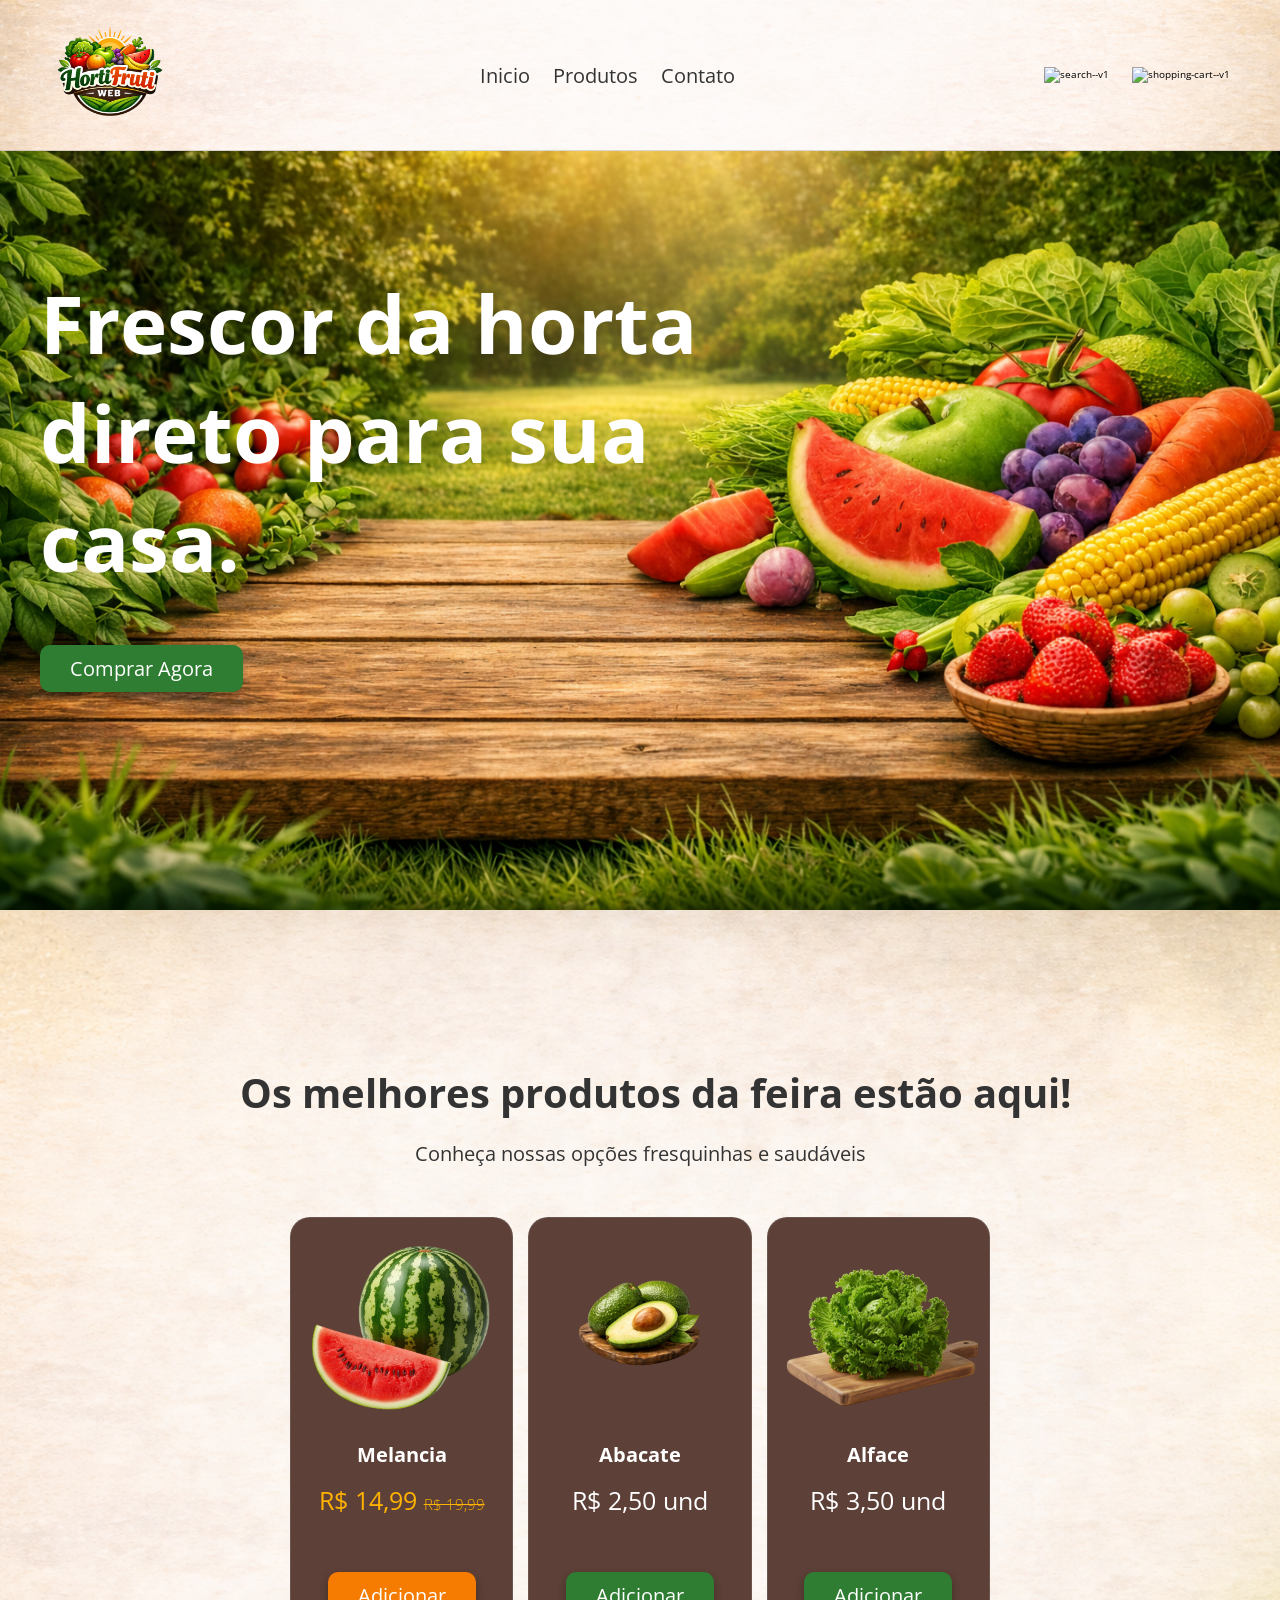
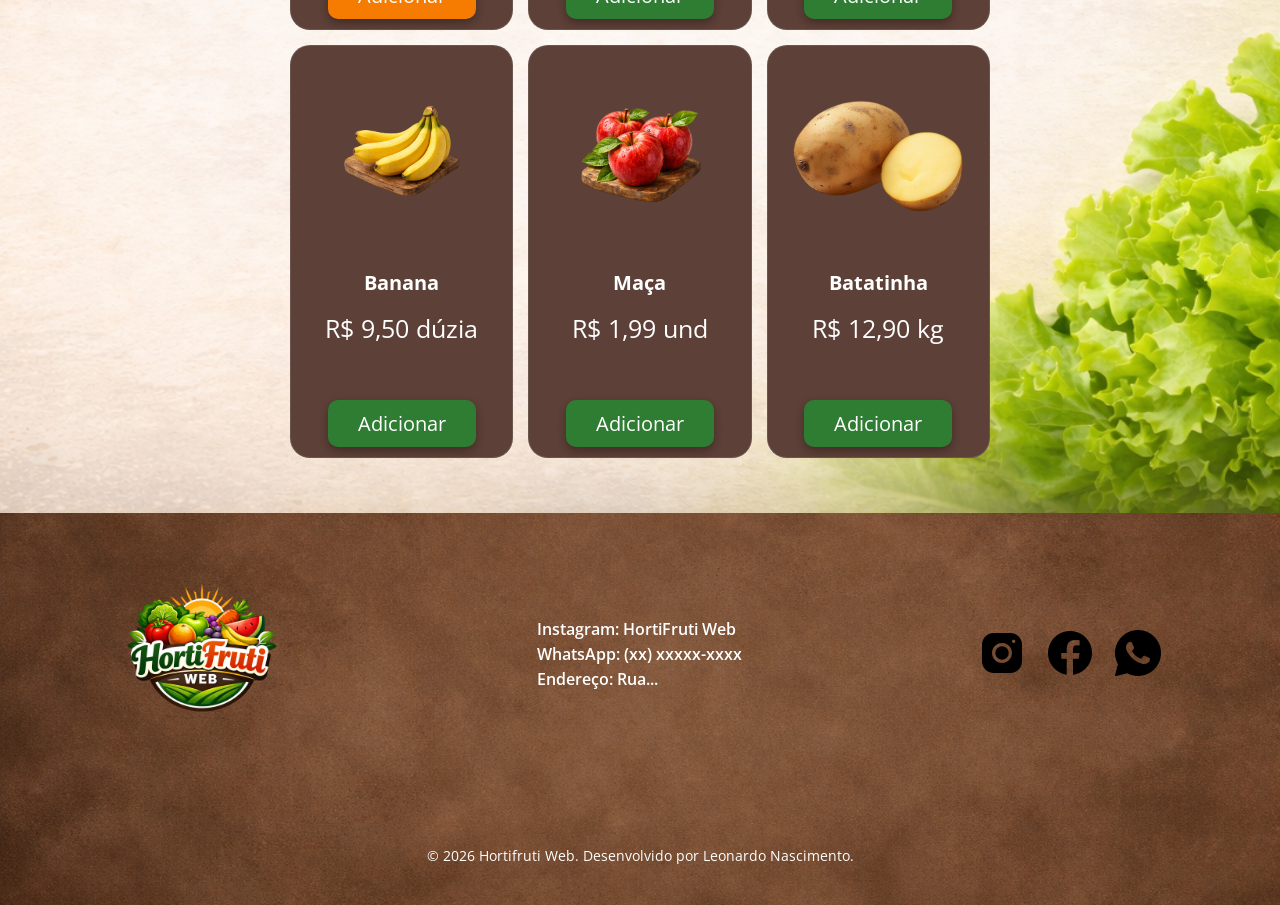
==== index.html @ 653bc90e "first commit" ====
<!DOCTYPE html>
<html lang="pt-br">
<head>
  <meta charset="UTF-8">
  <meta name="viewport" content="width=device-width, initial-scale=1.0">

  <title>HortiFruti Web</title>

  <link rel="stylesheet" href="style.css">

  <link rel="preconnect" href="https://fonts.googleapis.com">
  <link rel="preconnect" href="https://fonts.gstatic.com" crossorigin>
  <link href="https://fonts.googleapis.com/css2?family=Open+Sans:ital,wght@0,300..800;1,300..800&display=swap" rel="stylesheet">
</head>

<body>
  <header class="header">
    <section>
      <a href="#" class="logo">
          <img src="./img/logo.png" alt="logo">
      </a>

      <nav class="navbar">
        <a href="#inicio">Inicio</a>
        <a href="#produtos">Produtos</a>
        <a href="#contato">Contato</a>
      </nav>
      <!--Icones selecionados direto de site icon por codigo html-->
      <div class="icons">
        <img width="25" height="25" src="https://img.icons8.com/ios-filled/50/search--v1.png" alt="search--v1"/>
        <img width="25" height="25" src="https://img.icons8.com/ios-glyphs/30/shopping-cart--v1.png" alt="shopping-cart--v1"/>
      </div>
    </section>
  </header>

  <div class="home-inicio">
    <section id="inicio">
      <div class="content-inicio">
        <h3>Frescor da horta direto para sua casa.</h3>
        <a href="#" class="button">Comprar Agora</a>

      </div>
    </section>
  </div>

  <div class="home-produtos">
    <section class="produtos" id="produtos">
      <div class="content-produtos">
        <h2>Os melhores produtos da feira estão aqui!</h2>
        <p>Conheça nossas opções fresquinhas e saudáveis</p>

        <div class="card-produtos">

          <div class="card">
            <img src="./img/melancia.png" alt="Melancia Promoção">
            <h3>Melancia</h3>
            <div class="preco_promo">R$ 14,99 <span>R$ 19,99</span></div>
            <a href="#" class="button_promo">Adicionar</a>
          </div>

          <div class="card">
            <img src="./img/abacate.png" alt="Abacate">
            <h3>Abacate</h3>
            <div class="preco">R$ 2,50 und</div>
            <a href="#" class="button">Adicionar</a>
          </div>

          <div class="card">
            <img src="./img/alface.png" alt="Alface">
            <h3>Alface</h3>
            <div class="preco">R$ 3,50 und</div>
            <a href="#" class="button">Adicionar</a>
          </div>

          <div class="card">
            <img src="./img/banana.png" alt="Banana">
            <h3>Banana</h3>
            <div class="preco">R$ 9,50 dúzia</div>
            <a href="#" class="button">Adicionar</a>
          </div>

          <div class="card">
            <img src="./img/maça.png" alt="Maça">
            <h3>Maça</h3>
            <div class="preco">R$ 1,99 und</div>
            <a href="#" class="button">Adicionar</a>
          </div>

          <div class="card">
            <img src="./img/batatinha.png" alt="Batatinha">
            <h3>Batatinha</h3>
            <div class="preco">R$ 12,90 kg</div>
            <a href="#" class="button">Adicionar</a>
          </div>
          

        </div>
      </div>
    </section>
  </div>

  <footer>
    <div class="contato" id="contato">

      <div class="logo_footer">
        <img src="./img/logo_sem_fundo.png" alt="logo_hortifruti">
      </div>

      <div class="contato_footer">
        <p>Instagram: HortiFruti Web<p>
        <p>WhatsApp: (xx) xxxxx-xxxx</p>
        <p>Endereço: Rua...</p>
      </div>

      <div class="contato_redesociais">
        <a href="">
          <img src="./img/instagram.png" alt="">
        </a>
        <a href="">
          <img src="./img/facebook.png" alt="">
        </a>
        <a href="">
          <img src="./img/whatsapp.png" alt="">
        </a>
      </div>

      <div class="footer_copy">
        <p>© 2026 Hortifruti Web. Desenvolvido por Leonardo Nascimento.</p>
      </div>

    </div>
  </footer>


</body>
</html>
---- style.css ----
:root {
  --border: 0.1rem solid rgba(136, 136, 136, 0.3);
  font-size: 10px;
}

* {
  margin: 0;
  padding: 0;
  outline: none;
  border: none;
  text-decoration: none;
  font-family: "Open Sans", sans-serif;
}

.logo img {
    width: 140px;     
    height: auto;   
    object-fit: contain; 
    display: block;  
}

section {
  padding: 0.5rem;
  margin: 0 auto;
  max-width: 1200px;
}

.header {
  position: fixed;
  top: 0;
  left: 0;
  right: 0;
  z-index: 99;
  border-bottom: var(--border);
  background: url("./img/fundo_header.png");
  background-position: center;
  background-size: cover;
}

.header section {
  display: flex;
  align-items: center;
  justify-content: space-between;
}

.navbar a {
  margin: 0 1rem;
  font-size: 2.0rem;
  color: #333333ff;
}

.navbar a:hover {
  color: #66BB6A;
  border-bottom: 0.1rem solid;
}

.icons img {
  margin: 1rem;
  cursor: pointer;
}

.button {
  background: #2E7D32;
  color: #fff;
  padding: 1rem 3rem;
  font-size: 2rem;
  cursor: pointer;
  margin-top: 5rem;
  display: inline-block;
  border-radius: 10px;

  box-shadow: 0 4px 8px rgba(0,0,0,0.3);
  transition: 0.3s;
}

.button:hover {
  background: #66BB6A;

  box-shadow: 0 8px 15px rgba(0,0,0,0.4);
  transform: translateY(-2px);
}

.home-inicio {
  background: url("./img/fundo_slogan.png");
  background-position: center;
  background-size: cover;
}

.home-inicio section {
  display: flex;
  align-items: center;
  min-height: 100vh;
}

.content-inicio {
  max-width: 80rem;
}

.content-inicio h3 {
  margin-top: 5rem;
  color: #fff;
  font-size: 8rem;
}

.home-produtos {
  background: url("./img/fundo_promo.png");
  background-position: center;
  background-size: cover;
}

.home-produtos section {
  display: flex;
  align-items: center;
  min-height: 100vh;
}

.content-produtos {
  max-width: 80rem;
  margin: 0 auto;
}

.content-produtos h2 {
  margin-top: 15rem;
  color: #333333;
  font-size: 4rem;
  text-align: center;
  white-space: nowrap;
}

.content-produtos p {
  margin-top: 2rem;
  color: #333333;
  font-size: 2rem;
  text-align: center;
}

.produtos .card-produtos {
  margin: 5rem;
  display: grid;
  grid-template-columns: repeat(auto-fit, minmax(20rem, 1fr));
  gap: 1.5rem;
}

.produtos .card-produtos .card {
  text-align: center;
  border: var(--border);
  padding: 1rem;
  border-radius: 20px;

  background-color: #5D4037;
  /*box-shadow: 0 0 10px rgba(93, 64, 55, 0.6)*/;
}

.produtos .card-produtos .card img {
  height: 20rem;
  object-fit: contain;
}

.produtos .card-produtos .card H3 {
  color: white;
  font-size: 2rem;
  padding: 1rem 0;
}

.produtos .card-produtos .card .preco_promo {
  color: #FFB300;
  font-size: 2.5rem;
  padding: 0.5rem 0;
}

.produtos .card-produtos .card .preco_promo span {
  font-size: 1.5rem;
  text-decoration: line-through;
  font-weight: lighter;
}

.button_promo {
  background: #F57C00;
  color: #fff;
  padding: 1rem 3rem;
  font-size: 2rem;
  cursor: pointer;
  margin-top: 5rem;
  display: inline-block;
  border-radius: 10px;

  box-shadow: 0 4px 8px rgba(0,0,0,0.3);
  transition: 0.3s;
}

.button_promo:hover {
  background: #FFB300;

  box-shadow: 0 8px 15px rgba(0,0,0,0.4);
  transform: translateY(-2px);
}

.produtos .card-produtos .card .preco {
  color: white;
  font-size: 2.5rem;
  padding: 0.5rem 0;
}

.contato {
  background: url("./img/footer_2.png");
  background-position: center;
  background-size: cover;

  display: flex;
  justify-content: space-between;
  align-items: center;

  padding: 4rem 8%;
  gap: 5rem;
  flex-wrap: wrap;
}

.logo_footer img {
  width: 200px;
  height: auto
}

.contato_footer {
  color: white;
  font-size: 1.6rem;
  line-height: 2.5rem;
  font-weight: 600;
}

.contato_redesociais a {
  display: inline-block;
  margin-right: 1.5rem;
}

.footer_copy {
  width: 100%;
  text-align: center;
  color: white;
  font-size: 1.4rem;
  margin-top: 4rem;
}
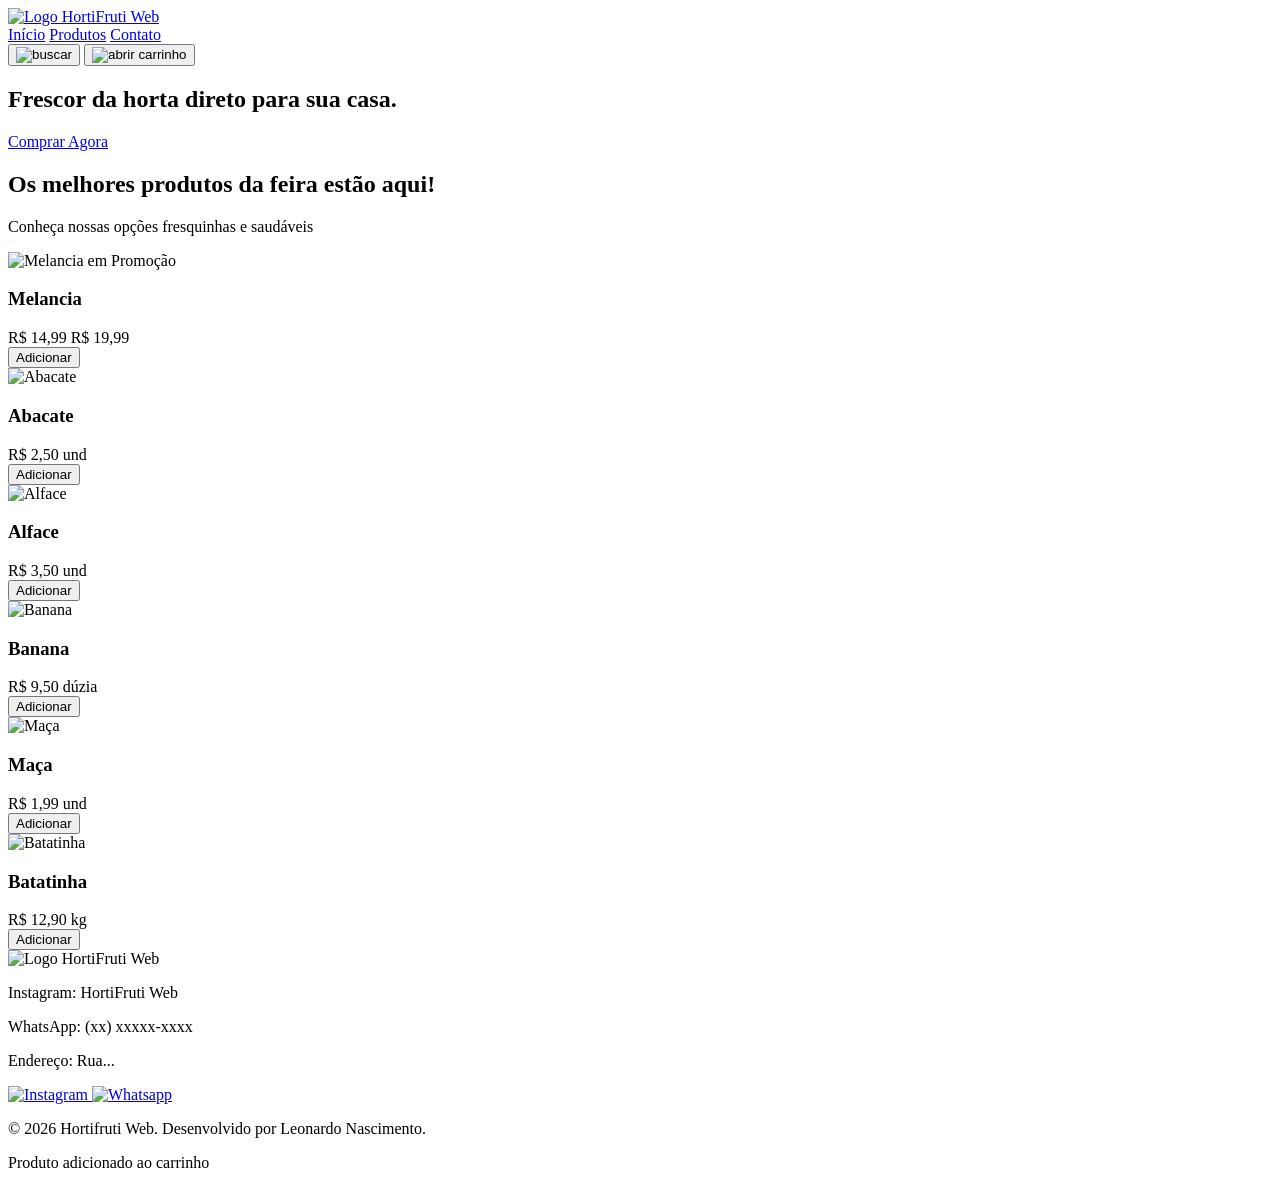
==== commit 1d8b4b9a: "Melhoria da estrutura semântica do HTML" ====
--- a/index.html
+++ b/index.html
@@ -1,136 +1,154 @@
-<!DOCTYPE html>
+<!doctype html>
 <html lang="pt-br">
-<head>
-  <meta charset="UTF-8">
-  <meta name="viewport" content="width=device-width, initial-scale=1.0">
+  <head>
+    <meta charset="UTF-8" />
+    <meta name="viewport" content="width=device-width, initial-scale=1.0" />
 
-  <title>HortiFruti Web</title>
+    <title>HortiFruti Web</title>
 
-  <link rel="stylesheet" href="style.css">
+    <link rel="preconnect" href="https://fonts.googleapis.com" />
+    <link rel="preconnect" href="https://fonts.gstatic.com" crossorigin />
+    <link
+      href="https://fonts.googleapis.com/css2?family=Open+Sans:ital,wght@0,300..800;1,300..800&display=swap"
+      rel="stylesheet"
+    />
+  </head>
 
-  <link rel="preconnect" href="https://fonts.googleapis.com">
-  <link rel="preconnect" href="https://fonts.gstatic.com" crossorigin>
-  <link href="https://fonts.googleapis.com/css2?family=Open+Sans:ital,wght@0,300..800;1,300..800&display=swap" rel="stylesheet">
-</head>
+  <body>
+    <!-- HEADER -->
+    <header class="header">
+      <div class="container">
+        <a href="#" class="logo">
+          <img src="./img/" alt="Logo HortiFruti Web" />
+        </a>
 
-<body>
-  <header class="header">
-    <section>
-      <a href="#" class="logo">
-          <img src="./img/logo.png" alt="logo">
-      </a>
+        <nav class="navbar">
+          <a href="#inicio">Início</a>
+          <a href="#produtos">Produtos</a>
+          <a href="#contato">Contato</a>
+        </nav>
+        <!--Icones selecionados direto de site icon por codigo html-->
+        <div class="icons">
+          <button>
+            <img
+              width="25"
+              height="25"
+              src="https://img.icons8.com/ios-filled/50/search--v1.png"
+              alt="buscar"
+            />
+          </button>
+          <button>
+            <img
+              width="25"
+              height="25"
+              src="https://img.icons8.com/ios-glyphs/30/shopping-cart--v1.png"
+              alt="abrir carrinho"
+            />
+          </button>
+        </div>
+      </div>
+    </header>
 
-      <nav class="navbar">
-        <a href="#inicio">Inicio</a>
-        <a href="#produtos">Produtos</a>
-        <a href="#contato">Contato</a>
-      </nav>
-      <!--Icones selecionados direto de site icon por codigo html-->
-      <div class="icons">
-        <img width="25" height="25" src="https://img.icons8.com/ios-filled/50/search--v1.png" alt="search--v1"/>
-        <img width="25" height="25" src="https://img.icons8.com/ios-glyphs/30/shopping-cart--v1.png" alt="shopping-cart--v1"/>
-      </div>
-    </section>
-  </header>
+    <!-- MAIN -->
+    <main class="main">
+      <section id="inicio">
+        <div class="text-main">
+          <h1>Frescor da horta direto para sua casa.</h1>
+          <a class="button-comprar" href="#produtos">Comprar Agora</a>
+        </div>
+      </section>
+    </main>
 
-  <div class="home-inicio">
-    <section id="inicio">
-      <div class="content-inicio">
-        <h3>Frescor da horta direto para sua casa.</h3>
-        <a href="#" class="button">Comprar Agora</a>
-
-      </div>
-    </section>
-  </div>
-
-  <div class="home-produtos">
+    <!-- PRODUCT -->
     <section class="produtos" id="produtos">
       <div class="content-produtos">
+
         <h2>Os melhores produtos da feira estão aqui!</h2>
         <p>Conheça nossas opções fresquinhas e saudáveis</p>
 
         <div class="card-produtos">
 
           <div class="card">
-            <img src="./img/melancia.png" alt="Melancia Promoção">
-            <h3>Melancia</h3>
-            <div class="preco_promo">R$ 14,99 <span>R$ 19,99</span></div>
-            <a href="#" class="button_promo">Adicionar</a>
+            <img src="./img/" alt="Melancia em Promoção" />
+            <h3 class="nome-produto">Melancia</h3>
+            <div class="preco_promo">
+              <span class="preco-novo">R$ 14,99</span>
+              <span class="preco-antigo">R$ 19,99</span>
+            </div>
+            <button class="button-promo">Adicionar</button>
           </div>
 
           <div class="card">
-            <img src="./img/abacate.png" alt="Abacate">
-            <h3>Abacate</h3>
+            <img src="./img/" alt="Abacate" />
+            <h3 class="nome-produto">Abacate</h3>
             <div class="preco">R$ 2,50 und</div>
-            <a href="#" class="button">Adicionar</a>
+            <button class="button-adicionar">Adicionar</button>
           </div>
 
           <div class="card">
-            <img src="./img/alface.png" alt="Alface">
-            <h3>Alface</h3>
+            <img src="./img/" alt="Alface" />
+            <h3 class="nome-produto">Alface</h3>
             <div class="preco">R$ 3,50 und</div>
-            <a href="#" class="button">Adicionar</a>
+            <button class="button-adicionar">Adicionar</button>
           </div>
 
           <div class="card">
-            <img src="./img/banana.png" alt="Banana">
-            <h3>Banana</h3>
+            <img src="./img/" alt="Banana" />
+            <h3 class="nome-produto">Banana</h3>
             <div class="preco">R$ 9,50 dúzia</div>
-            <a href="#" class="button">Adicionar</a>
+            <button class="button-adicionar">Adicionar</button>
           </div>
 
           <div class="card">
-            <img src="./img/maça.png" alt="Maça">
-            <h3>Maça</h3>
+            <img src="./img/" alt="Maça" />
+            <h3 class="nome-produto">Maça</h3>
             <div class="preco">R$ 1,99 und</div>
-            <a href="#" class="button">Adicionar</a>
+            <button class="button-adicionar">Adicionar</button>
           </div>
 
           <div class="card">
-            <img src="./img/batatinha.png" alt="Batatinha">
-            <h3>Batatinha</h3>
+            <img src="./img/" alt="Batatinha" />
+            <h3 class="nome-produto">Batatinha</h3>
             <div class="preco">R$ 12,90 kg</div>
-            <a href="#" class="button">Adicionar</a>
+            <button class="button-adicionar">Adicionar</button>
           </div>
-          
 
         </div>
       </div>
     </section>
-  </div>
 
-  <footer>
-    <div class="contato" id="contato">
+    <!-- FOOTER -->
+    <footer id="contato">
+      <div class="contato">
 
-      <div class="logo_footer">
-        <img src="./img/logo_sem_fundo.png" alt="logo_hortifruti">
+        <div class="logo_footer">
+          <img src="./img/" alt="Logo HortiFruti Web" />
+        </div>
+
+        <div class="contato_footer">
+          <p>Instagram: HortiFruti Web</p>
+          <p>WhatsApp: (xx) xxxxx-xxxx</p>
+          <p>Endereço: Rua...</p>
+        </div>
+
+        <div class="contato_redesociais">
+          <a href="#">
+            <img src="./img/" alt="Instagram" />
+          </a>
+          <a href="#">
+            <img src="./img/" alt="Whatsapp" />
+          </a>
+        </div>
+
+        <div class="footer_copy">
+          <p>© 2026 Hortifruti Web. Desenvolvido por Leonardo Nascimento.</p>
+        </div>
+
       </div>
+    </footer>
 
-      <div class="contato_footer">
-        <p>Instagram: HortiFruti Web<p>
-        <p>WhatsApp: (xx) xxxxx-xxxx</p>
-        <p>Endereço: Rua...</p>
-      </div>
-
-      <div class="contato_redesociais">
-        <a href="">
-          <img src="./img/instagram.png" alt="">
-        </a>
-        <a href="">
-          <img src="./img/facebook.png" alt="">
-        </a>
-        <a href="">
-          <img src="./img/whatsapp.png" alt="">
-        </a>
-      </div>
-
-      <div class="footer_copy">
-        <p>© 2026 Hortifruti Web. Desenvolvido por Leonardo Nascimento.</p>
-      </div>
-
-    </div>
-  </footer>
-
-
-</body>
-</html>+    <div id="toast" class="toast">Produto adicionado ao carrinho</div>
+    <script src="script.js"></script>
+    
+  </body>
+</html>
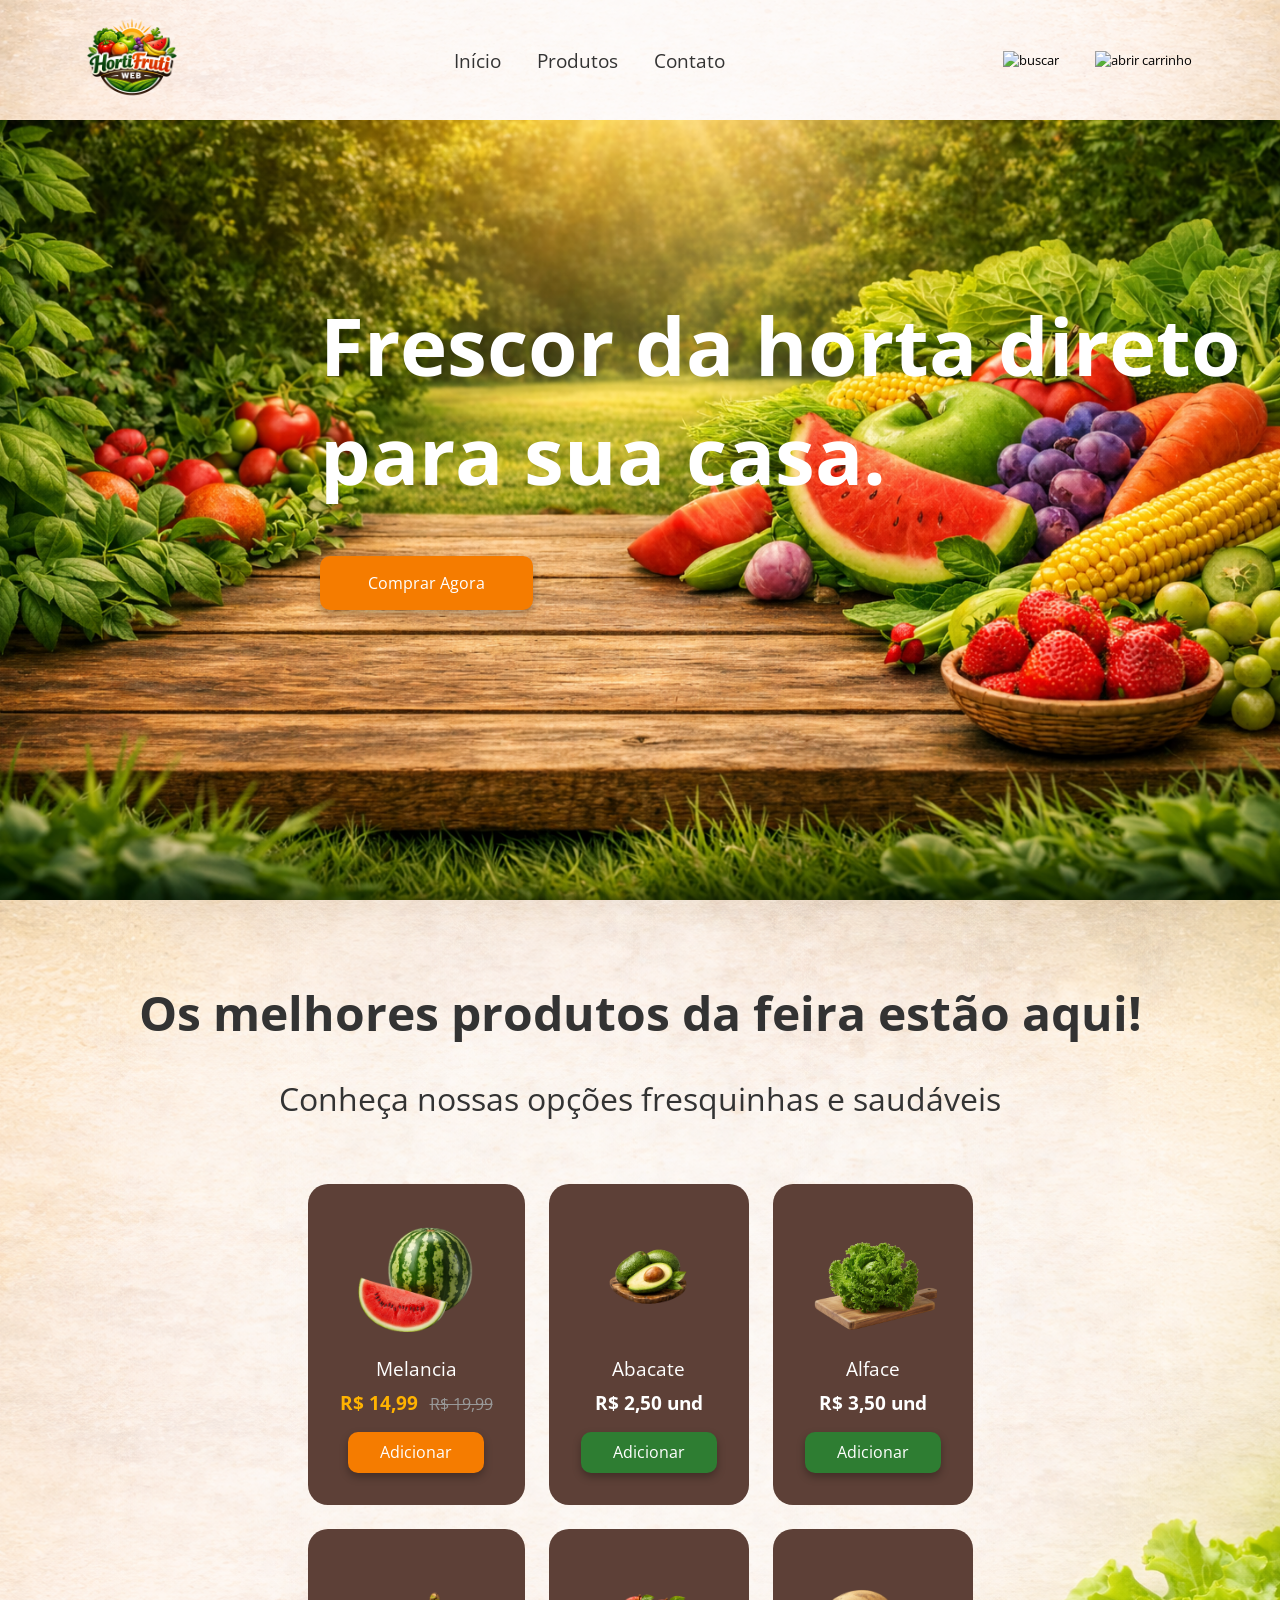
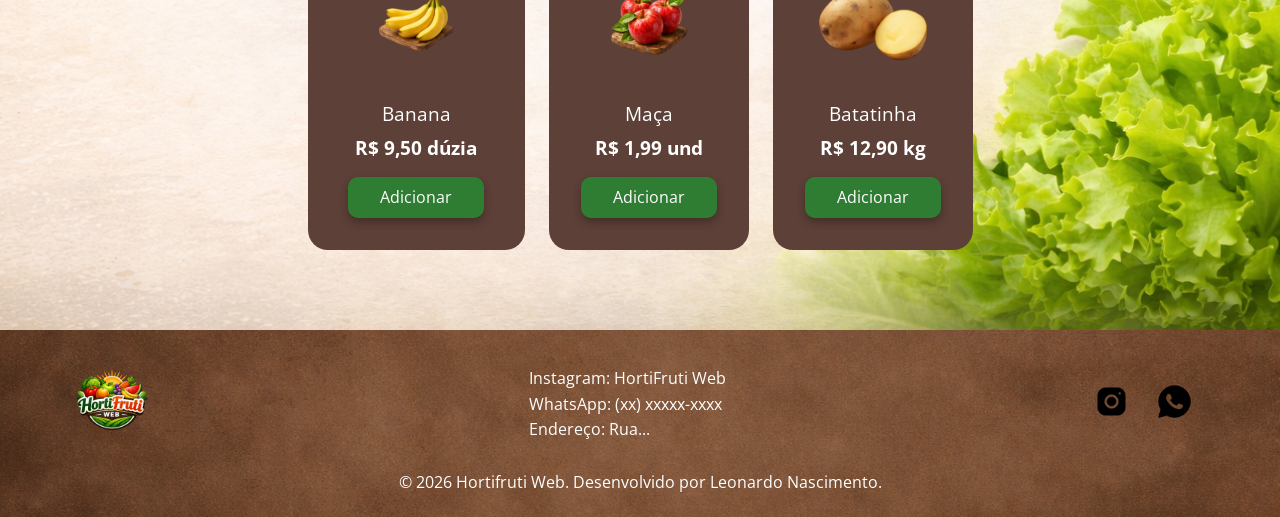
==== commit f6910c73: "reorganização e melhorias da estrutura do CSS" ====
--- a/index.html
+++ b/index.html
@@ -8,10 +8,9 @@
 
     <link rel="preconnect" href="https://fonts.googleapis.com" />
     <link rel="preconnect" href="https://fonts.gstatic.com" crossorigin />
-    <link
-      href="https://fonts.googleapis.com/css2?family=Open+Sans:ital,wght@0,300..800;1,300..800&display=swap"
-      rel="stylesheet"
-    />
+    <link href="https://fonts.googleapis.com/css2?family=Open+Sans:ital,wght@0,300..800;1,300..800&display=swap" rel="stylesheet"/>
+
+    <link rel="stylesheet" href="style.css">
   </head>
 
   <body>
@@ -19,7 +18,7 @@
     <header class="header">
       <div class="container">
         <a href="#" class="logo">
-          <img src="./img/" alt="Logo HortiFruti Web" />
+          <img src="./img/logo.png" alt="Logo HortiFruti Web" />
         </a>
 
         <nav class="navbar">
@@ -53,61 +52,63 @@
     <main class="main">
       <section id="inicio">
         <div class="text-main">
-          <h1>Frescor da horta direto para sua casa.</h1>
-          <a class="button-comprar" href="#produtos">Comprar Agora</a>
+          <h1>Frescor da horta direto<br> para sua casa.</h1>
+          <a href="#produtos">Comprar Agora</a>
         </div>
       </section>
     </main>
 
     <!-- PRODUCT -->
-    <section class="produtos" id="produtos">
+    <section id="produtos">
       <div class="content-produtos">
 
-        <h2>Os melhores produtos da feira estão aqui!</h2>
-        <p>Conheça nossas opções fresquinhas e saudáveis</p>
+        <div class="text-produtos">
+          <h2>Os melhores produtos da feira estão aqui!</h2>
+          <p>Conheça nossas opções fresquinhas e saudáveis</p>
+        </div>
 
         <div class="card-produtos">
 
           <div class="card">
-            <img src="./img/" alt="Melancia em Promoção" />
+            <img src="./img/melancia.png" alt="Melancia em Promoção" />
             <h3 class="nome-produto">Melancia</h3>
-            <div class="preco_promo">
-              <span class="preco-novo">R$ 14,99</span>
+            <div>
+              <span class="preco-promo">R$ 14,99</span>
               <span class="preco-antigo">R$ 19,99</span>
             </div>
             <button class="button-promo">Adicionar</button>
           </div>
 
           <div class="card">
-            <img src="./img/" alt="Abacate" />
+            <img src="./img/abacate.png" alt="Abacate" />
             <h3 class="nome-produto">Abacate</h3>
             <div class="preco">R$ 2,50 und</div>
             <button class="button-adicionar">Adicionar</button>
           </div>
 
           <div class="card">
-            <img src="./img/" alt="Alface" />
+            <img src="./img/alface.png" alt="Alface" />
             <h3 class="nome-produto">Alface</h3>
             <div class="preco">R$ 3,50 und</div>
             <button class="button-adicionar">Adicionar</button>
           </div>
 
           <div class="card">
-            <img src="./img/" alt="Banana" />
+            <img src="./img/banana.png" alt="Banana" />
             <h3 class="nome-produto">Banana</h3>
             <div class="preco">R$ 9,50 dúzia</div>
             <button class="button-adicionar">Adicionar</button>
           </div>
 
           <div class="card">
-            <img src="./img/" alt="Maça" />
+            <img src="./img/maça.png" alt="Maça" />
             <h3 class="nome-produto">Maça</h3>
             <div class="preco">R$ 1,99 und</div>
             <button class="button-adicionar">Adicionar</button>
           </div>
 
           <div class="card">
-            <img src="./img/" alt="Batatinha" />
+            <img src="./img/batatinha.png" alt="Batatinha" />
             <h3 class="nome-produto">Batatinha</h3>
             <div class="preco">R$ 12,90 kg</div>
             <button class="button-adicionar">Adicionar</button>
@@ -122,7 +123,7 @@
       <div class="contato">
 
         <div class="logo_footer">
-          <img src="./img/" alt="Logo HortiFruti Web" />
+          <img src="./img/logo.png" alt="Logo HortiFruti Web" />
         </div>
 
         <div class="contato_footer">
@@ -131,12 +132,12 @@
           <p>Endereço: Rua...</p>
         </div>
 
-        <div class="contato_redesociais">
+        <div class="contato_icons">
           <a href="#">
-            <img src="./img/" alt="Instagram" />
+            <img src="./img/instagram.png" alt="Instagram" />
           </a>
           <a href="#">
-            <img src="./img/" alt="Whatsapp" />
+            <img src="./img/whatsapp.png" alt="Whatsapp" />
           </a>
         </div>
 
@@ -148,7 +149,7 @@
     </footer>
 
     <div id="toast" class="toast">Produto adicionado ao carrinho</div>
+
     <script src="script.js"></script>
-    
   </body>
 </html>
--- a/style.css
+++ b/style.css
@@ -0,0 +1,281 @@
+* {
+  margin: 0;
+  padding: 0;
+  box-sizing: border-box;
+
+  outline: none;
+  border: none;
+  text-decoration: none;
+  font-family: "Open Sans", sans-serif;
+}
+
+/* LAYOUT HEADER */
+.container {
+  max-width: 1200px;
+  width: 100%;
+  padding: 0 2rem; /* só horizontal */
+  margin: 0 auto;
+
+  display: flex;
+  align-items: center;
+  justify-content: space-between;
+}
+
+/* HEADER */
+.header {
+  height: 120px;
+  position: fixed;
+  top: 0;
+  left: 0;
+  right: 0;
+  z-index: 99;
+  background: url("./img/fundo_header.png");
+  background-position: center;
+  background-size: cover;
+}
+
+.logo img {
+  height: 120px;     
+  width: auto;   
+  object-fit: contain; 
+  display: block;  
+}
+
+/* HEADER - NAVBAR */
+.navbar a {
+  margin: 0 1rem;
+  font-size: 1.2rem;
+  color: #333333ff;
+}
+
+.navbar a:hover {
+  color: #66BB6A;
+  border-bottom: 0.1rem solid;
+}
+
+.icons button {
+  margin: 1rem;
+  cursor: pointer;
+  background-color: transparent;
+}
+
+/* MAIN  */
+#inicio {
+  scroll-margin-top: 20rem;
+}
+
+.main {
+  background: url("./img/fundo_slogan.png");
+  background-position: center;
+  background-size: cover;
+  display: flex;
+  align-items: center;
+  min-height: 100vh;
+}
+
+.text-main {
+  padding-left: 20rem;
+}
+
+.text-main h1 {
+  color: #fff;
+  font-size: 5rem;
+}
+
+.text-main a {
+  background: #F57C00;
+  color: #fff;
+  padding: 1rem 3rem;
+  font-size: 1rem;
+  cursor: pointer;
+  margin-top: 3rem;
+  display: inline-block;
+  border-radius: 10px;
+
+  box-shadow: 0 4px 8px rgba(0,0,0,0.3);
+  transition: all 0.3s ease;
+}
+
+.text-main a:hover {
+  background: #FFB300;
+  box-shadow: 0 8px 15px rgba(0,0,0,0.4);
+  transform: translateY(-2px);
+}
+
+/* PRODUCT */
+#produtos {
+  scroll-margin-top: 7.4rem;
+  background: url("./img/fundo_promo.png");
+  background-position: center;
+  background-size: cover;
+  background-repeat: no-repeat;
+
+  padding: 5rem 0;
+}
+
+.content-produtos {
+  max-width: 1200px;
+  margin: 0 auto;
+}
+
+.content-produtos h2 {
+  color: #333333;
+  font-size: 3rem;
+  text-align: center;
+  white-space: nowrap;
+  margin-bottom: 2rem;
+}
+
+.content-produtos p {
+  color: #333333;
+  font-size: 2rem;
+  text-align: center;
+  margin-bottom: 4rem;
+}
+
+/* PRODUCT - GRID */
+.card-produtos {
+  display: grid;
+  grid-template-columns: repeat(3, auto);
+  justify-content: center;
+  gap: 1.5rem;
+}
+
+.card {
+  text-align: center;
+  padding: 2rem;
+  border-radius: 20px;
+  background-color: #5D4037;
+}
+
+.card img {
+  height: 8rem;
+  object-fit: contain;
+}
+
+.card h3 {
+  color: white;
+  font-size: 1.2rem;
+  padding: 0.4rem 0;
+  font-weight: 400;
+}
+
+/* PRODUCT - PREÇOS */
+.preco {
+  color: white;
+  font-size: 1.2rem;
+  font-weight: bold;
+}
+
+.preco-promo {
+  color: #FFB300;
+  font-size: 1.2rem;
+  font-weight: bold;
+}
+
+.preco-antigo {
+  font-size: 1rem;
+  text-decoration: line-through;
+  color: #999;
+  margin-left: 8px;
+}
+
+/* BUTTONS */
+.button-adicionar {
+  background: #2E7D32;
+  color: #fff;
+  padding: 0.6rem 2rem;
+  font-size: 1rem;
+  cursor: pointer;
+  margin-top: 1rem;
+  display: inline-block;
+  border-radius: 10px;
+
+  box-shadow: 0 4px 8px rgba(0,0,0,0.3);
+  transition: all 0.3s ease;
+}
+
+.button-adicionar:hover {
+  background: #66BB6A;
+  box-shadow: 0 8px 15px rgba(0,0,0,0.4);
+  transform: translateY(-2px);
+}
+
+.button-promo {
+  background: #F57C00;
+  color: #fff;
+  padding: 0.6rem 2rem;
+  font-size: 1rem;
+  cursor: pointer;
+  margin-top: 1rem;
+  display: inline-block;
+  border-radius: 10px;
+
+  box-shadow: 0 4px 8px rgba(0,0,0,0.3);
+  transition: all 0.3s ease;
+}
+
+.button-promo:hover {
+  background: #FFB300;
+  box-shadow: 0 8px 15px rgba(0,0,0,0.4);
+  transform: translateY(-2px);
+}
+
+/* FOOTER */
+.contato {
+  background: url("./img/footer_2.png");
+  background-position: center;
+  background-size: cover;
+
+  display: flex;
+  justify-content: space-between;
+  align-items: center;
+
+  padding: 1.5rem 5%;
+  flex-wrap: wrap;
+}
+
+.logo_footer img {
+  width: 6rem;
+  height: auto
+}
+
+.contato_footer p{
+  color: white;
+  font-size: 1rem;
+  line-height: 1.6rem;
+}
+
+.contato_icons img {
+  width: 35px;
+  height: auto;
+  margin-right: 1.5rem;
+}
+
+.footer_copy {
+  width: 100%;
+  text-align: center;
+  color: white;
+  padding-top: 1rem;
+}
+
+/* TOAST */
+.toast {
+  position: fixed;
+  top: 20px;
+  right: 20px;
+  background: #2E7D32;
+  color: #fff;
+  padding: 1rem 1.5rem;
+  border-radius: 8px;
+  font-size: 1.4rem;
+  opacity: 0;
+  transform: translateX(100%);
+  transition: 0.4s ease;
+  z-index: 1000;
+}
+
+.toast.show {
+  opacity: 1;
+  transform: translateX(0);
+}
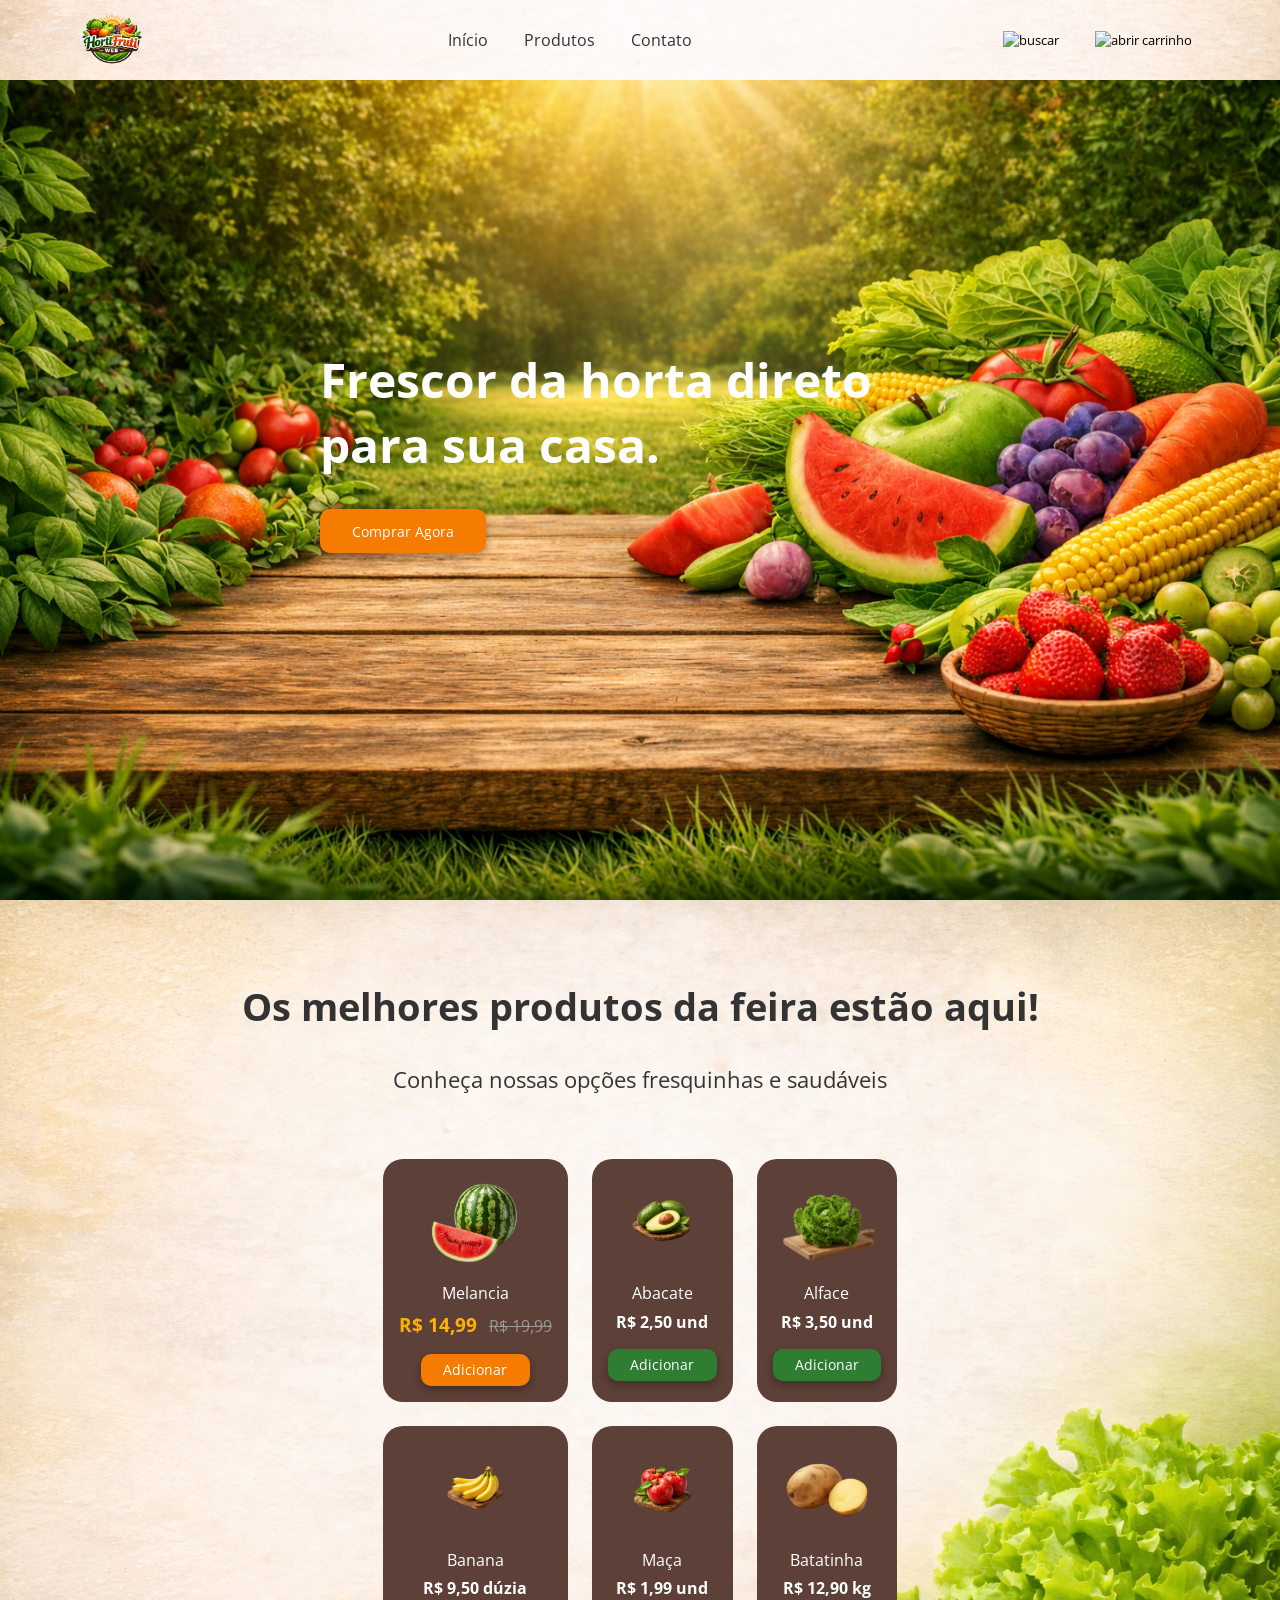
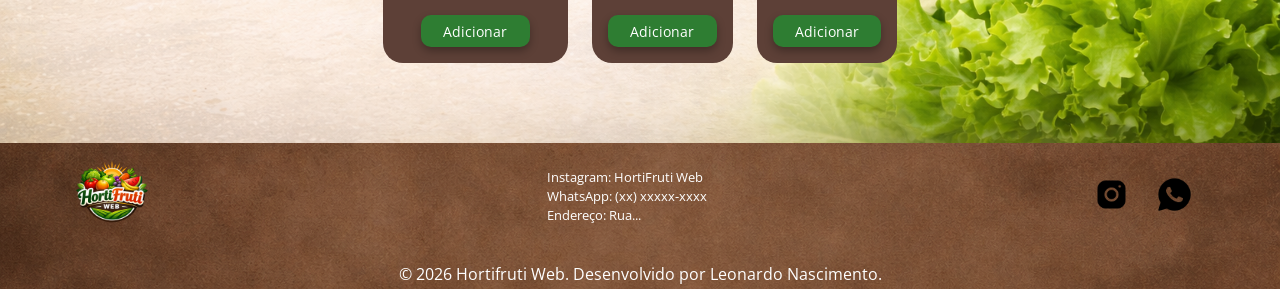
==== commit 75b72ce4: "Adicionado responsividade para telas de notebook" ====
--- a/index.html
+++ b/index.html
@@ -11,6 +11,7 @@
     <link href="https://fonts.googleapis.com/css2?family=Open+Sans:ital,wght@0,300..800;1,300..800&display=swap" rel="stylesheet"/>
 
     <link rel="stylesheet" href="style.css">
+    <link rel="stylesheet" href="responseNote.css">
   </head>
 
   <body>
--- a/responseNote.css
+++ b/responseNote.css
@@ -0,0 +1,84 @@
+  @media (max-width: 1367px) {
+    /* HEADER */
+    .header {
+      height: 80px;
+    }
+
+    .logo img {
+      height: 80px;
+    }
+
+    .navbar a {
+      font-size: 1rem;
+    }
+
+    /* MAIN */
+    .text-main h1 {
+      font-size: 3rem;
+    }
+    .text-main a {
+      padding: 0.8rem 2rem;
+      font-size: 0.9rem;
+      margin-top: 2rem;
+    }
+
+    /* PRODUCT */
+    #produtos {
+      scroll-margin-top: 6.6rem;
+    }
+    .content-produtos {
+      padding: 0 1rem;
+    }
+
+    .content-produtos h2 {
+      font-size: 2.4rem;
+    }
+
+    .content-produtos p {
+      font-size: 1.4rem;
+    }
+
+    /* PRODUCT - GRID */
+    .card-produtos {
+      grid-template-columns: repeat(3, auto);
+    }
+
+    .card {
+      padding: 1rem;
+    }
+
+    .card img {
+      height: 6rem;
+    }
+
+    .card h3 {
+      font-size: 1rem;
+    }
+
+    /* PREÇO */
+    .preco {
+      font-size: 1rem;
+    }
+
+    /* BUTTONS */
+    .button-adicionar {
+      padding: 0.4rem 1.4rem;
+      font-size: 0.9rem;
+    }
+
+    .button-promo {
+      padding: 0.4rem 1.4rem;
+      font-size: 0.9rem;
+    }
+
+    /* FOOTER */
+    .contato {
+      padding: 0.2rem 5%;
+    }
+
+    .contato_footer p{
+      font-size: 0.8rem;
+      line-height: 1.2rem;
+    }
+
+}
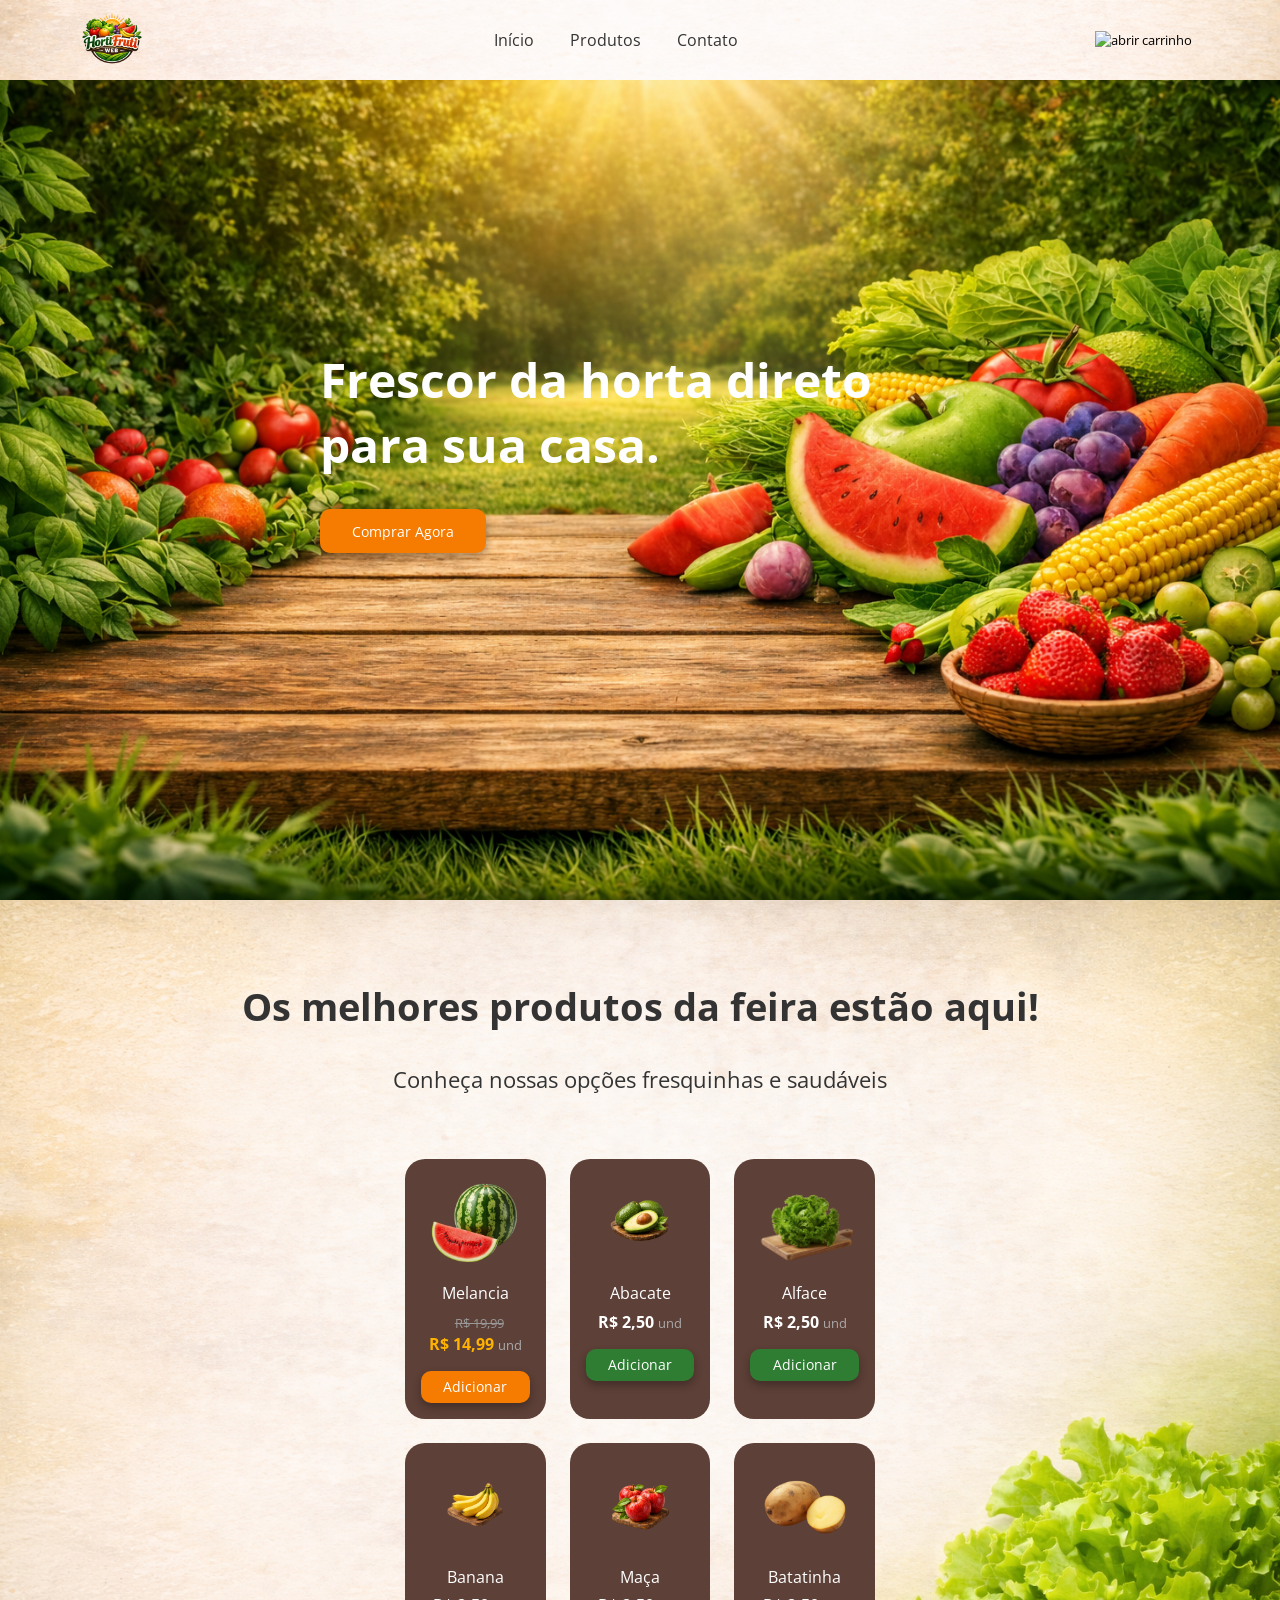
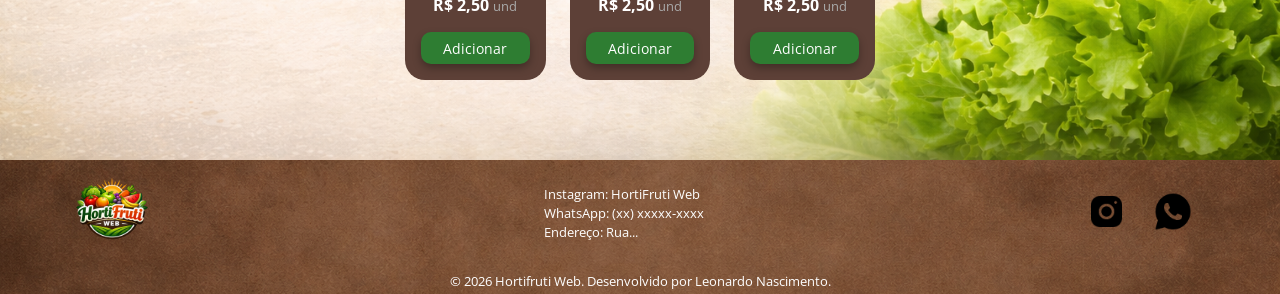
==== commit 3ed364c0: "Adicionado responsividade para smartphone. Ajustes no documento HTML, style, responseNote." ====
--- a/index.html
+++ b/index.html
@@ -8,10 +8,15 @@
 
     <link rel="preconnect" href="https://fonts.googleapis.com" />
     <link rel="preconnect" href="https://fonts.gstatic.com" crossorigin />
-    <link href="https://fonts.googleapis.com/css2?family=Open+Sans:ital,wght@0,300..800;1,300..800&display=swap" rel="stylesheet"/>
+    <link
+      href="https://fonts.googleapis.com/css2?family=Open+Sans:ital,wght@0,300..800;1,300..800&display=swap"
+      rel="stylesheet"
+    />
 
-    <link rel="stylesheet" href="style.css">
-    <link rel="stylesheet" href="responseNote.css">
+    <link rel="stylesheet" href="style.css" />
+    <link rel="stylesheet" href="responseNote.css" />
+    <link rel="stylesheet" href="responsePhone.css" />
+
   </head>
 
   <body>
@@ -33,14 +38,6 @@
             <img
               width="25"
               height="25"
-              src="https://img.icons8.com/ios-filled/50/search--v1.png"
-              alt="buscar"
-            />
-          </button>
-          <button>
-            <img
-              width="25"
-              height="25"
               src="https://img.icons8.com/ios-glyphs/30/shopping-cart--v1.png"
               alt="abrir carrinho"
             />
@@ -53,7 +50,10 @@
     <main class="main">
       <section id="inicio">
         <div class="text-main">
-          <h1>Frescor da horta direto<br> para sua casa.</h1>
+          <h1>
+            Frescor da horta direto<br />
+            para sua casa.
+          </h1>
           <a href="#produtos">Comprar Agora</a>
         </div>
       </section>
@@ -62,20 +62,19 @@
     <!-- PRODUCT -->
     <section id="produtos">
       <div class="content-produtos">
-
         <div class="text-produtos">
           <h2>Os melhores produtos da feira estão aqui!</h2>
           <p>Conheça nossas opções fresquinhas e saudáveis</p>
         </div>
 
         <div class="card-produtos">
-
           <div class="card">
             <img src="./img/melancia.png" alt="Melancia em Promoção" />
             <h3 class="nome-produto">Melancia</h3>
             <div>
-              <span class="preco-promo">R$ 14,99</span>
               <span class="preco-antigo">R$ 19,99</span>
+              <span class="preco-promo"><br>R$ 14,99</span>
+              <span class="unidade">und</span>
             </div>
             <button class="button-promo">Adicionar</button>
           </div>
@@ -83,38 +82,52 @@
           <div class="card">
             <img src="./img/abacate.png" alt="Abacate" />
             <h3 class="nome-produto">Abacate</h3>
-            <div class="preco">R$ 2,50 und</div>
+            <div class="preco">
+              <span class="valor">R$ 2,50</span>
+              <span class="unidade">und</span>
+            </div>
             <button class="button-adicionar">Adicionar</button>
           </div>
 
           <div class="card">
             <img src="./img/alface.png" alt="Alface" />
             <h3 class="nome-produto">Alface</h3>
-            <div class="preco">R$ 3,50 und</div>
+            <div class="preco">
+              <span class="valor">R$ 2,50</span>
+              <span class="unidade">und</span>
+            </div>
             <button class="button-adicionar">Adicionar</button>
           </div>
 
           <div class="card">
             <img src="./img/banana.png" alt="Banana" />
             <h3 class="nome-produto">Banana</h3>
-            <div class="preco">R$ 9,50 dúzia</div>
+            <div class="preco">
+              <span class="valor">R$ 2,50</span>
+              <span class="unidade">und</span>
+            </div>
             <button class="button-adicionar">Adicionar</button>
           </div>
 
           <div class="card">
             <img src="./img/maça.png" alt="Maça" />
             <h3 class="nome-produto">Maça</h3>
-            <div class="preco">R$ 1,99 und</div>
+            <div class="preco">
+              <span class="valor">R$ 2,50</span>
+              <span class="unidade">und</span>
+            </div>
             <button class="button-adicionar">Adicionar</button>
           </div>
 
           <div class="card">
             <img src="./img/batatinha.png" alt="Batatinha" />
             <h3 class="nome-produto">Batatinha</h3>
-            <div class="preco">R$ 12,90 kg</div>
+            <div class="preco">
+              <span class="valor">R$ 2,50</span>
+              <span class="unidade">und</span>
+            </div>
             <button class="button-adicionar">Adicionar</button>
           </div>
-
         </div>
       </div>
     </section>
@@ -122,7 +135,6 @@
     <!-- FOOTER -->
     <footer id="contato">
       <div class="contato">
-
         <div class="logo_footer">
           <img src="./img/logo.png" alt="Logo HortiFruti Web" />
         </div>
@@ -145,7 +157,6 @@
         <div class="footer_copy">
           <p>© 2026 Hortifruti Web. Desenvolvido por Leonardo Nascimento.</p>
         </div>
-
       </div>
     </footer>
 
--- a/style.css
+++ b/style.css
@@ -13,7 +13,7 @@
 .container {
   max-width: 1200px;
   width: 100%;
-  padding: 0 2rem; /* só horizontal */
+  padding: 0 2rem;
   margin: 0 auto;
 
   display: flex;
@@ -29,7 +29,7 @@
   left: 0;
   right: 0;
   z-index: 99;
-  background: url("./img/fundo_header.png");
+  background-image: url("./img/fundo_header.png");
   background-position: center;
   background-size: cover;
 }
@@ -65,7 +65,7 @@
 }
 
 .main {
-  background: url("./img/fundo_slogan.png");
+  background-image: url("./img/fundo_slogan.png");
   background-position: center;
   background-size: cover;
   display: flex;
@@ -105,7 +105,7 @@
 /* PRODUCT */
 #produtos {
   scroll-margin-top: 7.4rem;
-  background: url("./img/fundo_promo.png");
+  background-image: url("./img/fundo_promo.png");
   background-position: center;
   background-size: cover;
   background-repeat: no-repeat;
@@ -161,12 +161,6 @@
 }
 
 /* PRODUCT - PREÇOS */
-.preco {
-  color: white;
-  font-size: 1.2rem;
-  font-weight: bold;
-}
-
 .preco-promo {
   color: #FFB300;
   font-size: 1.2rem;
@@ -178,6 +172,17 @@
   text-decoration: line-through;
   color: #999;
   margin-left: 8px;
+}
+
+.valor {
+  color: white;
+  font-size: 1.2rem;
+  font-weight: bold;
+}
+
+.unidade {
+  font-size: 1rem;
+  color: #aaa;
 }
 
 /* BUTTONS */
@@ -223,7 +228,7 @@
 
 /* FOOTER */
 .contato {
-  background: url("./img/footer_2.png");
+  background-image: url("./img/footer_2.png");
   background-position: center;
   background-size: cover;
 
@@ -247,16 +252,20 @@
 }
 
 .contato_icons img {
-  width: 35px;
+  width: 2.4rem;
   height: auto;
   margin-right: 1.5rem;
 }
 
 .footer_copy {
   width: 100%;
-  text-align: center;
-  color: white;
-  padding-top: 1rem;
+}
+
+.footer_copy p {
+  margin-top: 0.5rem;
+  color: white;
+  text-align: center;
+  font-size: 0.8rem;
 }
 
 /* TOAST */
--- a/responseNote.css
+++ b/responseNote.css
@@ -24,7 +24,7 @@
 
     /* PRODUCT */
     #produtos {
-      scroll-margin-top: 6.6rem;
+      scroll-margin-top: 5rem;
     }
     .content-produtos {
       padding: 0 1rem;
@@ -56,8 +56,20 @@
     }
 
     /* PREÇO */
-    .preco {
+    .preco-promo {
       font-size: 1rem;
+    }
+
+    .preco-antigo {
+      font-size: 0.8rem;
+    }
+
+    .valor {
+      font-size: 1rem;
+    }
+
+    .unidade {
+      font-size: 0.8rem;
     }
 
     /* BUTTONS */
--- a/responsePhone.css
+++ b/responsePhone.css
@@ -0,0 +1,132 @@
+@media (max-width: 480px) {
+
+  /* HEADER - NAV */
+  .header {
+    background-image: url("./img/fundo_header_mobile.png");
+    height: 100px;
+  }
+
+  .logo img {
+    height: 80px;
+  }
+
+  .navbar a {
+    margin: 0 0.5rem;
+    font-size: 0.8rem;
+  }
+
+  .icons button {
+    margin: 0.4rem;
+  }
+
+  /* MAIN */
+  .main {
+    background-image: url("./img/fundo_slogan_mobile.png");
+  }
+
+  .text-main {
+    padding-left: 5rem;
+  }
+
+  .text-main h1 {
+    color: #fff;
+    font-size: 1.6rem;
+  }
+
+  .text-main a {
+    padding: 0.4rem 0.8rem;
+    font-size: 1rem;
+    margin-top: 1.6rem;
+  }   
+
+  /* PRODUCT */
+  #produtos {
+    background-image: url("./img/fundo_promo_mobile.png");
+    background-size: cover;
+    background-repeat: no-repeat;
+  }
+
+  .content-produtos h2 {
+    font-size: 1rem;
+    margin-bottom: 1rem;
+  }
+
+  .content-produtos p {
+    font-size: 0.8rem;
+    margin-bottom: 2rem;
+  }
+
+  .card-produtos {
+    grid-template-columns: repeat(2, auto);
+    gap: 1rem;
+  }
+
+  /* PRODUCT - GRID */
+  .card {
+    padding: 1rem;
+  }
+
+  .card img {
+    height: 4rem;
+  }
+
+  .card h3 {
+    font-size: 0.8rem;
+    font-weight: 600;
+  }
+
+  /* PRODUCT - PREÇOS */
+  .preco-promo {
+    font-size: 0.8rem;
+    font-weight: bold;
+  }
+
+  .preco-antigo {
+    font-size: 0.6rem;
+  }
+
+  .valor {
+    font-size: 0.8rem;
+  }
+
+  .unidade {
+    font-size: 0.6rem;
+  }
+
+  /* BUTTONS */
+  .button-adicionar {
+    padding: 0.4rem 1rem;
+    font-size: 0.6rem;
+    margin-top: 1rem;
+  }
+
+  .button-promo {
+    padding: 0.4rem 1rem;
+    font-size: 0.6rem;
+    margin-top: 1rem;
+  }
+
+/* FOOTER */
+  .contato {
+    background-image: url("./img/footer_2_mobile.png");
+    padding: 1.5rem 5%;
+  }
+
+  .logo_footer img {
+    width: 4rem;
+  }
+
+  .contato_footer p{
+    font-size: 0.6rem;
+    line-height: 1rem;
+  }
+
+  .contato_icons img {
+    width: 1.4rem;
+    margin-right: 0.8rem;
+  }
+
+  .footer_copy p {
+    font-size: 0.5rem;
+  }
+}
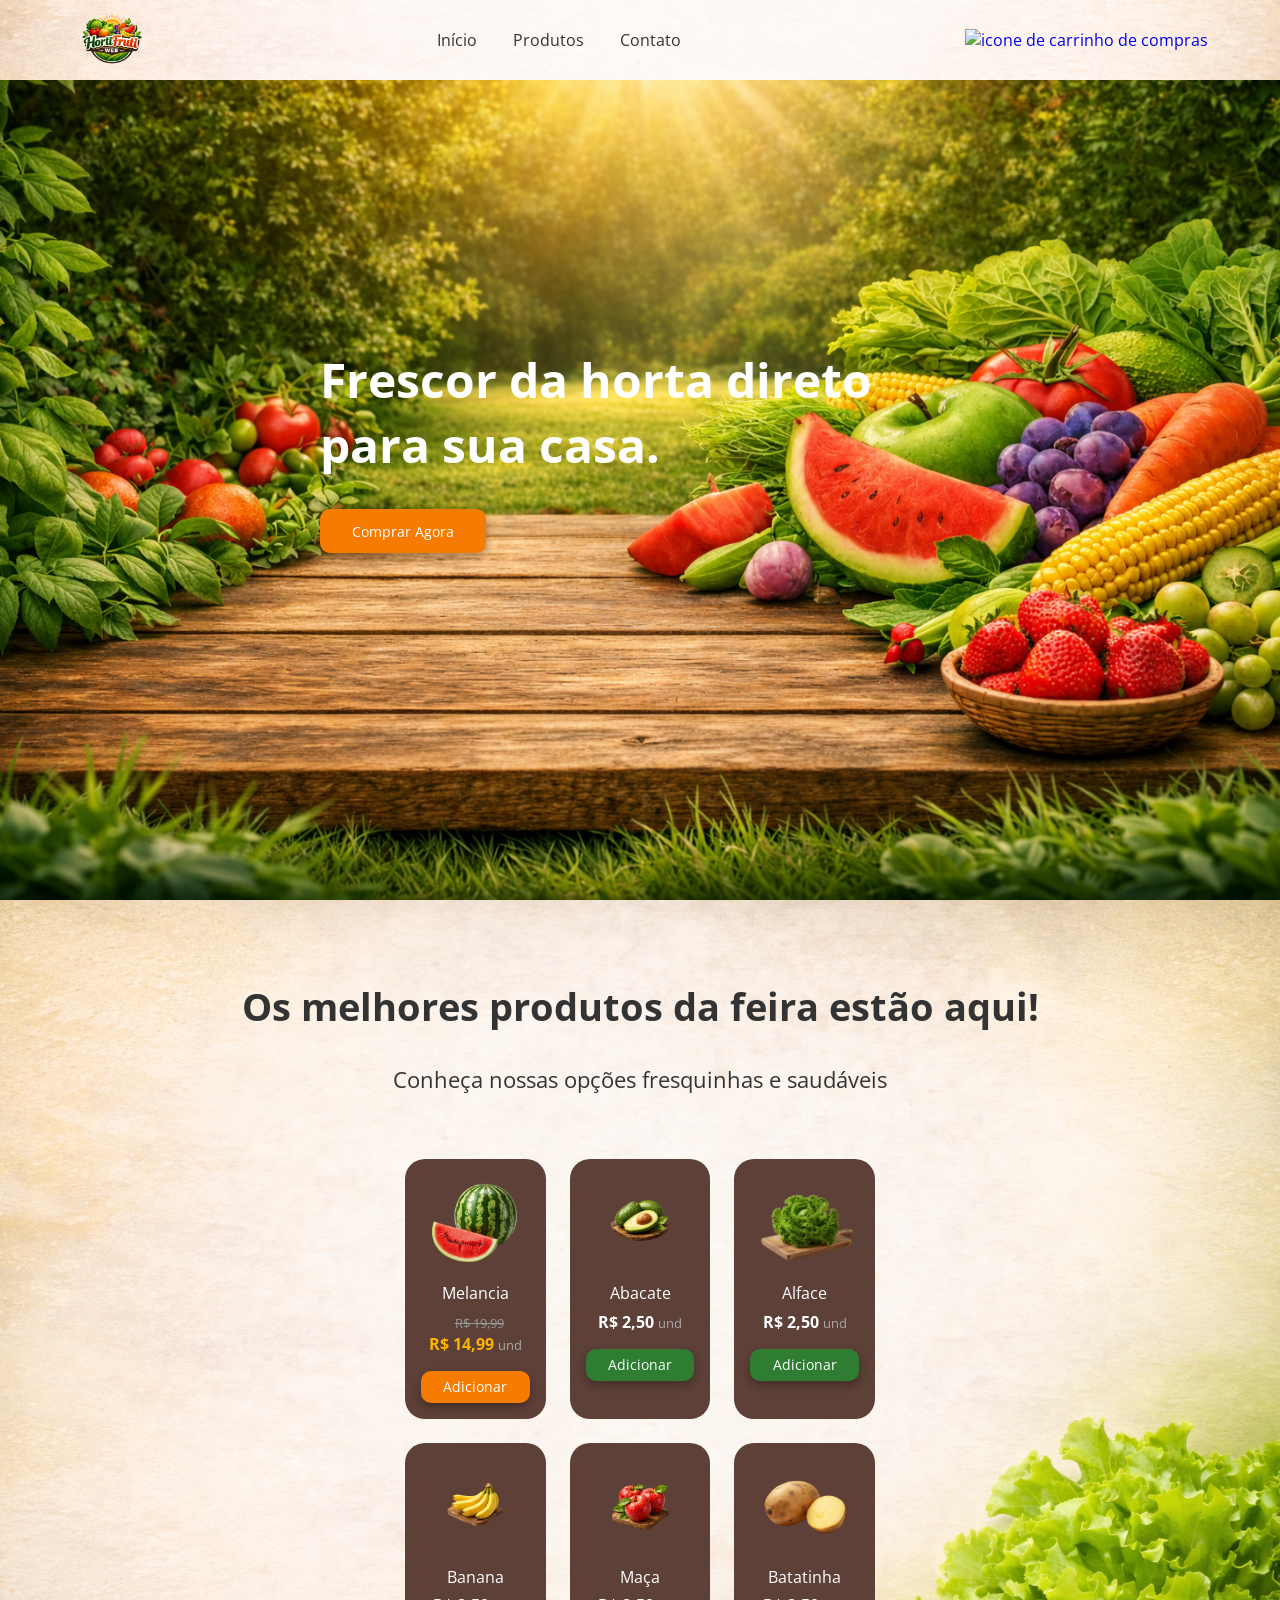
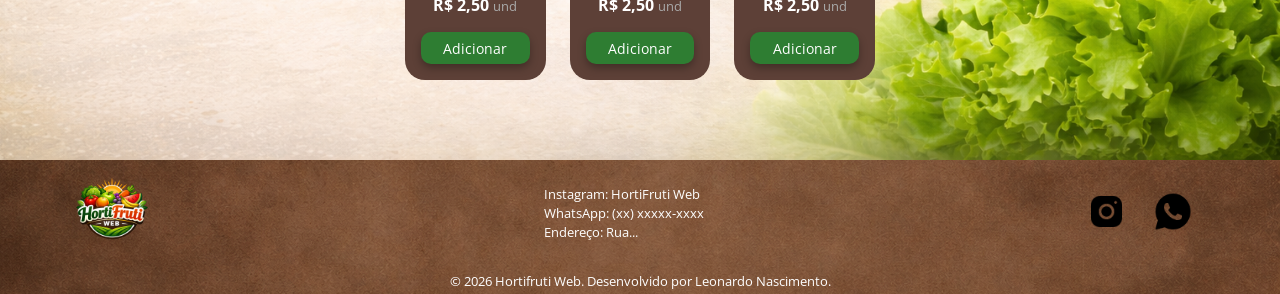
==== commit 6979a338: "Implementação da estrutura e estilo da página de carrinho" ====
--- a/index.html
+++ b/index.html
@@ -34,14 +34,14 @@
         </nav>
         <!--Icones selecionados direto de site icon por codigo html-->
         <div class="icons">
-          <button>
+          <a href="carrinho.html" id="cart-button">
             <img
               width="25"
               height="25"
               src="https://img.icons8.com/ios-glyphs/30/shopping-cart--v1.png"
-              alt="abrir carrinho"
+              alt="icone de carrinho de compras"
             />
-          </button>
+          </a>
         </div>
       </div>
     </header>
--- a/responsePhone.css
+++ b/responsePhone.css
@@ -3,11 +3,11 @@
   /* HEADER - NAV */
   .header {
     background-image: url("./img/fundo_header_mobile.png");
-    height: 100px;
+    height: 70px;
   }
 
   .logo img {
-    height: 80px;
+    height: 70px;
   }
 
   .navbar a {
